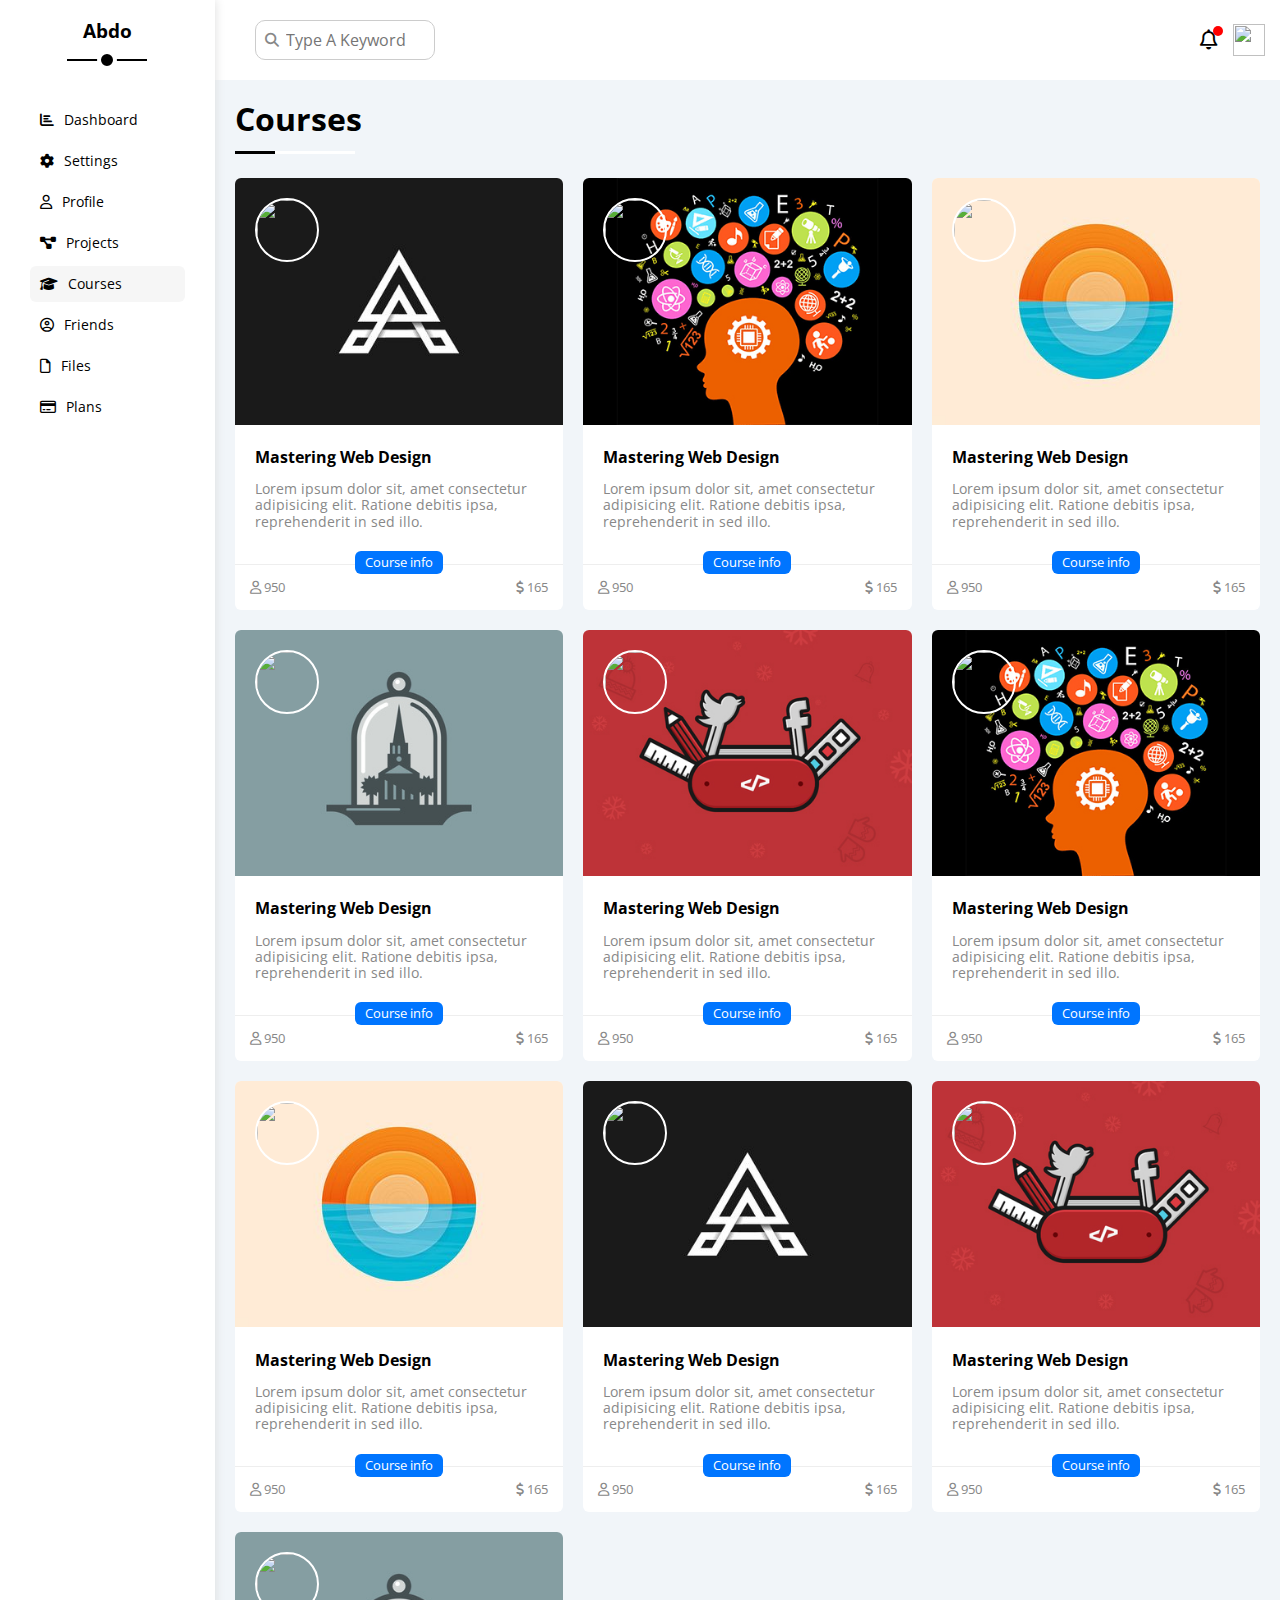
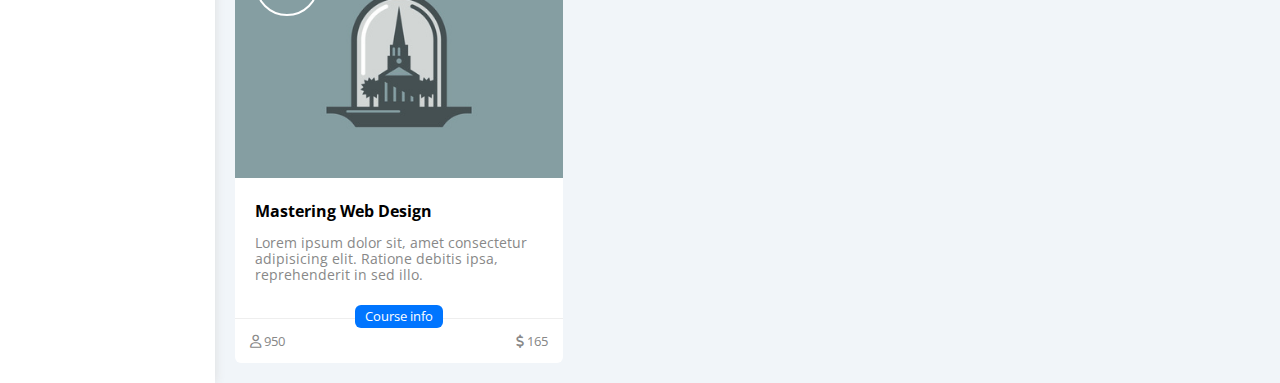
==== courses.html @ d46939bd "Project Files" ====
<!DOCTYPE html>
<html lang="en">
  <head>
    <meta charset="UTF-8" />
    <meta http-equiv="X-UA-Compatible" content="IE=edge" />
    <meta name="viewport" content="width=device-width, initial-scale=1.0" />
    <title>Courses</title>
    <link rel="stylesheet" href="css/all.min.css" />
    <link rel="stylesheet" href="css/normalize.css" />
    <link rel="stylesheet" href="css/style.css" />
    <link rel="preconnect" href="https://fonts.googleapis.com" />
    <link rel="preconnect" href="https://fonts.gstatic.com" crossorigin />
    <link
      href="https://fonts.googleapis.com/css2?family=Open+Sans:wght@300;400;700&display=swap"
      rel="stylesheet"
    />
  </head>

  <body>
    <div class="page">
      <div class="sidebar">
        <h3>Abdo</h3>
        <ul class="links">
          <li>
            <a href="index.html">
              <i class="fa-solid fa-chart-bar"></i>
              <span>Dashboard</span>
            </a>
          </li>
          <li>
            <a href="settings.html">
              <i class="fa-solid fa-gear"></i>
              <span>Settings</span>
            </a>
          </li>
          <li>
            <a href="profile.html">
              <i class="fa-regular fa-user"></i>
              <span>Profile</span>
            </a>
          </li>
          <li>
            <a href="projects.html">
              <i class="fa-solid fa-diagram-project"></i>
              <span>Projects</span>
            </a>
          </li>
          <li>
            <a class="active" href="courses.html">
              <i class="fa-solid fa-graduation-cap"></i>
              <span>Courses</span>
            </a>
          </li>
          <li>
            <a href="friends.html">
              <i class="fa-regular fa-circle-user"></i>
              <span>Friends</span>
            </a>
          </li>
          <li>
            <a href="files.html">
              <i class="fa-regular fa-file"></i>
              <span>Files</span>
            </a>
          </li>
          <li>
            <a href="plans.html">
              <i class="fa-regular fa-credit-card"></i>
              <span>Plans</span>
            </a>
          </li>
        </ul>
      </div>

      <div class="content">
        <!-- Start Header -->
        <div class="header">
          <div class="search">
            <input type="search" placeholder="Type A Keyword" />
          </div>
          <div class="icons">
            <span class="notification">
              <i class="fa-regular fa-bell fa-lg"></i>
            </span>
            <img src="imgs/avatar.png" alt="" />
          </div>
        </div>
        <!-- End Header -->
        <h1>Courses</h1>

        <!-- Start Courses Page -->
        <div class="courses-page">
          <div class="courses">
            <img class="cover" src="Imgs/course-01.jpg" alt="" />
            <img class="instructor" src="imgs/team-01.png" alt="" />
            <div>
              <h4>Mastering Web Design</h4>
              <p class="decription">
                Lorem ipsum dolor sit, amet consectetur adipisicing elit.
                Ratione debitis ipsa, reprehenderit in sed illo.
              </p>
            </div>
            <div class="info">
              <span class="title"> Course info </span>
              <span>
                <i class="fa-regular fa-user"></i>
                950
              </span>
              <span>
                <i class="fa-solid fa-dollar-sign"></i>
                165
              </span>
            </div>
          </div>
          <div class="courses">
            <img class="cover" src="Imgs/course-02.jpg" alt="" />
            <img class="instructor" src="imgs/team-02.png" alt="" />
            <div>
              <h4>Mastering Web Design</h4>
              <p class="decription">
                Lorem ipsum dolor sit, amet consectetur adipisicing elit.
                Ratione debitis ipsa, reprehenderit in sed illo.
              </p>
            </div>
            <div class="info">
              <span class="title"> Course info </span>
              <span>
                <i class="fa-regular fa-user"></i>
                950
              </span>
              <span>
                <i class="fa-solid fa-dollar-sign"></i>
                165
              </span>
            </div>
          </div>
          <div class="courses">
            <img class="cover" src="Imgs/course-03.jpg" alt="" />
            <img class="instructor" src="imgs/team-01.png" alt="" />
            <div>
              <h4>Mastering Web Design</h4>
              <p class="decription">
                Lorem ipsum dolor sit, amet consectetur adipisicing elit.
                Ratione debitis ipsa, reprehenderit in sed illo.
              </p>
            </div>
            <div class="info">
              <span class="title"> Course info </span>
              <span>
                <i class="fa-regular fa-user"></i>
                950
              </span>
              <span>
                <i class="fa-solid fa-dollar-sign"></i>
                165
              </span>
            </div>
          </div>
          <div class="courses">
            <img class="cover" src="Imgs/course-04.jpg" alt="" />
            <img class="instructor" src="imgs/team-03.png" alt="" />
            <div>
              <h4>Mastering Web Design</h4>
              <p class="decription">
                Lorem ipsum dolor sit, amet consectetur adipisicing elit.
                Ratione debitis ipsa, reprehenderit in sed illo.
              </p>
            </div>
            <div class="info">
              <span class="title"> Course info </span>
              <span>
                <i class="fa-regular fa-user"></i>
                950
              </span>
              <span>
                <i class="fa-solid fa-dollar-sign"></i>
                165
              </span>
            </div>
          </div>
          <div class="courses">
            <img class="cover" src="Imgs/course-05.jpg" alt="" />
            <img class="instructor" src="imgs/team-03.png" alt="" />
            <div>
              <h4>Mastering Web Design</h4>
              <p class="decription">
                Lorem ipsum dolor sit, amet consectetur adipisicing elit.
                Ratione debitis ipsa, reprehenderit in sed illo.
              </p>
            </div>
            <div class="info">
              <span class="title"> Course info </span>
              <span>
                <i class="fa-regular fa-user"></i>
                950
              </span>
              <span>
                <i class="fa-solid fa-dollar-sign"></i>
                165
              </span>
            </div>
          </div>
          <div class="courses">
            <img class="cover" src="Imgs/course-02.jpg" alt="" />
            <img class="instructor" src="imgs/team-02.png" alt="" />
            <div>
              <h4>Mastering Web Design</h4>
              <p class="decription">
                Lorem ipsum dolor sit, amet consectetur adipisicing elit.
                Ratione debitis ipsa, reprehenderit in sed illo.
              </p>
            </div>
            <div class="info">
              <span class="title"> Course info </span>
              <span>
                <i class="fa-regular fa-user"></i>
                950
              </span>
              <span>
                <i class="fa-solid fa-dollar-sign"></i>
                165
              </span>
            </div>
          </div>
          <div class="courses">
            <img class="cover" src="Imgs/course-03.jpg" alt="" />
            <img class="instructor" src="imgs/team-01.png" alt="" />
            <div>
              <h4>Mastering Web Design</h4>
              <p class="decription">
                Lorem ipsum dolor sit, amet consectetur adipisicing elit.
                Ratione debitis ipsa, reprehenderit in sed illo.
              </p>
            </div>
            <div class="info">
              <span class="title"> Course info </span>
              <span>
                <i class="fa-regular fa-user"></i>
                950
              </span>
              <span>
                <i class="fa-solid fa-dollar-sign"></i>
                165
              </span>
            </div>
          </div>
          <div class="courses">
            <img class="cover" src="Imgs/course-01.jpg" alt="" />
            <img class="instructor" src="imgs/team-01.png" alt="" />
            <div>
              <h4>Mastering Web Design</h4>
              <p class="decription">
                Lorem ipsum dolor sit, amet consectetur adipisicing elit.
                Ratione debitis ipsa, reprehenderit in sed illo.
              </p>
            </div>
            <div class="info">
              <span class="title"> Course info </span>
              <span>
                <i class="fa-regular fa-user"></i>
                950
              </span>
              <span>
                <i class="fa-solid fa-dollar-sign"></i>
                165
              </span>
            </div>
          </div>
          <div class="courses">
            <img class="cover" src="Imgs/course-05.jpg" alt="" />
            <img class="instructor" src="imgs/team-03.png" alt="" />
            <div>
              <h4>Mastering Web Design</h4>
              <p class="decription">
                Lorem ipsum dolor sit, amet consectetur adipisicing elit.
                Ratione debitis ipsa, reprehenderit in sed illo.
              </p>
            </div>
            <div class="info">
              <span class="title"> Course info </span>
              <span>
                <i class="fa-regular fa-user"></i>
                950
              </span>
              <span>
                <i class="fa-solid fa-dollar-sign"></i>
                165
              </span>
            </div>
          </div>
          <div class="courses">
            <img class="cover" src="Imgs/course-04.jpg" alt="" />
            <img class="instructor" src="imgs/team-03.png" alt="" />
            <div>
              <h4>Mastering Web Design</h4>
              <p class="decription">
                Lorem ipsum dolor sit, amet consectetur adipisicing elit.
                Ratione debitis ipsa, reprehenderit in sed illo.
              </p>
            </div>
            <div class="info">
              <span class="title"> Course info </span>
              <span>
                <i class="fa-regular fa-user"></i>
                950
              </span>
              <span>
                <i class="fa-solid fa-dollar-sign"></i>
                165
              </span>
            </div>
          </div>
        </div>
        <!-- End Courses Page -->
      </div>
    </div>
  </body>
</html>
---- css/style.css ----
:root {
  --blue-color: #0075ff;
  --blue-alt-color: #0d69d5;
  --orange-color: #f59e0b;
  --red-color: #f44336;
  --gray-color: #888;
  --green-color: #22c55e;
}
* {
  box-sizing: border-box;
}
*:focus {
  outline: none;
}
body {
  font-family: "Open Sans", sans-serif;
  margin: 0;
}
ul {
  list-style: none;
  padding: 0;
}
ul a {
  text-decoration: none;
}
a {
  text-decoration: none;
}
::-webkit-scrollbar {
  width: 15px;
}
::-webkit-scrollbar-track {
  background-color: white;
}
::-webkit-scrollbar-thumb {
  background-color: var(--blue-color);
}
::-webkit-scrollbar-thumb:hover {
  background-color: var(--blue-alt-color);
}
.page {
  display: flex;
  background-color: #f1f5f9;
  min-height: 100vh;
}
.toggle-checkbox {
  -webkit-appearance: none;
  appearance: none;
}
.toggle-switch {
  position: relative;
  width: 78px;
  height: 32px;
  background-color: #ccc;
  cursor: pointer;
  transition: 0.3s;
  border-radius: 16px;
  -webkit-border-radius: 16px;
  -moz-border-radius: 16px;
  -ms-border-radius: 16px;
  -o-border-radius: 16px;
  -webkit-transition: 0.3s;
  -moz-transition: 0.3s;
  -ms-transition: 0.3s;
  -o-transition: 0.3s;
}
.toggle-switch::before {
  content: "\f00d";
  position: absolute;
  font-family: var(--fa-style-family-classic);
  font-weight: 900;
  background-color: white;
  width: 24px;
  height: 24px;
  left: 4px;
  top: 4px;
  display: flex;
  justify-content: center;
  align-items: center;
  color: #aaa;
  transition: 0.3s;
  border-radius: 50%;
  -webkit-border-radius: 50%;
  -moz-border-radius: 50%;
  -ms-border-radius: 50%;
  -o-border-radius: 50%;
  -webkit-transition: 0.3s;
  -moz-transition: 0.3s;
  -ms-transition: 0.3s;
  -o-transition: 0.3s;
}
.toggle-checkbox:checked + .toggle-switch {
  background-color: var(--blue-color);
}
.toggle-checkbox:checked + .toggle-switch::before {
  content: "\f00c";
  left: 50px;
  color: var(--blue-color);
}
.widgets .control-box input[type="checkbox"] {
  -webkit-appearance: none;
  appearance: none;
}
.widgets .control-box label {
  position: relative;
  padding-left: 30px;
  cursor: pointer;
}
.widgets .control-box label::before {
  content: "";
  position: absolute;
  left: 0;
  width: 14px;
  height: 14px;
  border: 2px solid var(--gray-color);
  top: 50%;
  border-radius: 4px;
  transform: translateY(-50%);
  -webkit-transform: translateY(-50%);
  -moz-transform: translateY(-50%);
  -ms-transform: translateY(-50%);
  -o-transform: translateY(-50%);
  -webkit-border-radius: 4px;
  -moz-border-radius: 4px;
  -ms-border-radius: 4px;
  -o-border-radius: 4px;
}
.widgets .control-box label:hover::before {
  border-color: var(--blue-alt-color);
}
.widgets .control-box label::after {
  content: "\f00c";
  font-family: var(--fa-style-family-classic);
  font-weight: 900;
  position: absolute;
  background-color: var(--blue-color);
  color: white;
  left: 0;
  top: 50%;
  font-size: 12px;
  width: 18px;
  height: 18px;
  border-radius: 4px;
  display: flex;
  align-items: center;
  justify-content: center;
  margin-top: -9px;
  transform: scale(0) rotate(360deg);
  transition: 0.3s;
  -webkit-border-radius: 4px;
  -moz-border-radius: 4px;
  -ms-border-radius: 4px;
  -o-border-radius: 4px;
  -webkit-transition: 0.3s;
  -moz-transition: 0.3s;
  -ms-transition: 0.3s;
  -o-transition: 0.3s;
}
.widgets .control-box input[type="checkbox"]:checked + label::after {
  transform: scale(1);
}

/* Start Sidebar */
.page .sidebar {
  background-color: white;
  min-height: 100vh;
  position: relative;
  box-shadow: 0 0 10px #ddd;
  padding: 20px;
  width: 250px;
}
.sidebar > h3 {
  text-align: center;
  margin-bottom: 50px;
  font-weight: bold;
  position: relative;
  margin-top: 0;
}
.sidebar > h3::before,
.sidebar > h3::after {
  content: "";
  position: absolute;
  background-color: black;
  top: 40px;
  left: 50%;
  transform: translate(-50%, -50%);
  -webkit-transform: translate(-50%, -50%);
  -moz-transform: translate(-50%, -50%);
  -ms-transform: translate(-50%, -50%);
  -o-transform: translate(-50%, -50%);
}
.sidebar > h3::before {
  width: 80px;
  height: 2px;
}
.sidebar h3::after {
  width: 12px;
  height: 12px;
  border: 4px solid #fff;
  border-radius: 50%;
  -webkit-border-radius: 50%;
  -moz-border-radius: 50%;
  -ms-border-radius: 50%;
  -o-border-radius: 50%;
}
.sidebar .links {
  padding: 10px;
}
.sidebar .links li a {
  color: black;
  align-items: center;
  font-size: 14px;
  display: flex;
  margin-bottom: 5px;
  padding: 10px;
  transition: 0.3s;
  border-radius: 6px;
  -webkit-border-radius: 6px;
  -moz-border-radius: 6px;
  -ms-border-radius: 6px;
  -o-border-radius: 6px;
  -webkit-transition: 0.3s;
  -moz-transition: 0.3s;
  -ms-transition: 0.3s;
  -o-transition: 0.3s;
}
.sidebar .links li a.active,
.sidebar .links li a:hover {
  background-color: #f6f6f6;
}
.sidebar .links li a span {
  margin-left: 10px;
  font-size: 14px;
}
@media (max-width: 767px) {
  .page .sidebar {
    width: 58px;
    padding: 10px;
  }
  .page .sidebar > h3 {
    font-size: 13px;
    margin-bottom: 15px;
  }
  .page .sidebar > h3::before,
  .page .sidebar > h3::after {
    display: none;
  }
  .page .sidebar .links a {
    justify-content: center;
  }
  .page .sidebar .links a span {
    display: none;
  }
}
/* End Sidebar */

/* Start Content */
.content {
  width: 100%;
  overflow: hidden;
}
/* Start Header */
.content .header {
  background-color: #fff;
  justify-content: space-between;
  display: flex;
  padding: 15px;
  align-items: center;
  height: 80px;
}
.content .header .search {
  position: relative;
}
.content .header .search::before {
  font-family: var(--fa-style-family-classic);
  content: "\f002";
  font-weight: 900;
  position: absolute;
  left: 35px;
  top: 50%;
  font-size: 14px;
  color: var(--gray-color);
  transform: translateY(-50%);
  -webkit-transform: translateY(-50%);
  -moz-transform: translateY(-50%);
  -ms-transform: translateY(-50%);
  -o-transform: translateY(-50%);
}
.content .header .search input {
  padding: 10px;
  border: 1px solid #ccc;
  margin-left: 5px;
  padding-left: 30px;
  width: 180px;
  transition: width 0.3s;
  border-radius: 10px;
  -webkit-border-radius: 10px;
  -moz-border-radius: 10px;
  -ms-border-radius: 10px;
  -o-border-radius: 10px;
  -webkit-transition: width 0.3s;
  -moz-transition: width 0.3s;
  -ms-transition: width 0.3s;
  -o-transition: width 0.3s;
}
.content .header .search input:focus {
  width: 200px;
}
.content .header .search input:focus::placeholder {
  opacity: 0;
}
.content .header .icons {
  align-items: center;
  display: flex;
}
.content .header .icons .notification {
  position: relative;
}
.content .header .icons .notification::before {
  content: "";
  position: absolute;
  background-color: red;
  width: 10px;
  height: 10px;
  top: -5px;
  left: 13px;
  border-radius: 50%;
  -webkit-border-radius: 50%;
  -moz-border-radius: 50%;
  -ms-border-radius: 50%;
  -o-border-radius: 50%;
}
.content .header .icons .notification i {
  cursor: pointer;
}
.content .icons img {
  width: 32px;
  height: 32px;
  margin-left: 15px;
}
.page .content h1 {
  position: relative;
  left: 20px;
  font-weight: bold;
}
.page .content h1::before,
.page .content h1::after {
  content: "";
  position: absolute;
  height: 3px;
  top: 50px;
  left: 0;
}
.page .content h1::before {
  background-color: white;
  width: 120px;
}
.page .content h1::after {
  background-color: black;
  width: 40px;
}
/* End Header */

/* Start Wrapper */
.wrapper {
  display: grid;
  grid-template-columns: repeat(auto-fill, minmax(400px, 1fr));
  gap: 20px;
  margin-left: 20px;
  margin-right: 20px;
  margin-top: 40px;
}
@media (max-width: 767px) {
  .wrapper {
    grid-template-columns: minmax(200px, 1fr);
    margin-left: 10px;
    margin-right: 10px;
    gap: 10px;
  }
}
.wrapper .welcome-box {
  background-color: white;
  overflow: hidden;
  border-radius: 10px;
  -webkit-border-radius: 10px;
  -moz-border-radius: 10px;
  -ms-border-radius: 10px;
  -o-border-radius: 10px;
}
@media (max-width: 767px) {
  .wrapper .welcome-box {
    text-align: center;
    display: block;
  }
}
.wrapper .welcome-box .head-content {
  background-color: #eee;
  display: flex;
  justify-content: space-between;
  padding: 20px;
}
@media (max-width: 767px) {
  .wrapper .welcome-box .head-content {
    padding-bottom: 30px;
  }
}
.wrapper .welcome-box .head-content h2 {
  margin: 0;
}
.wrapper .welcome-box .head-content p {
  color: var(--gray-color);
  margin: 5px 0 0;
}
.wrapper .welcome-box .head-content .img {
  width: 200px;
  margin-bottom: -10px;
}
@media (max-width: 767px) {
  .wrapper .welcome-box .img {
    display: none;
  }
}
.wrapper .welcome-box .profile-img {
  width: 64px;
  height: 64px;
  border: 2px solid white;
  padding: 2px;
  box-shadow: 0 0 5px #ddd;
  margin-left: 20px;
  margin-top: -35px;
  border-radius: 50%;
  -webkit-border-radius: 50%;
  -moz-border-radius: 50%;
  -ms-border-radius: 50%;
  -o-border-radius: 50%;
}
@media (max-width: 767px) {
  .wrapper .welcome-box .profile-img {
    margin-left: 0;
  }
}
.wrapper .welcome-box .body {
  display: flex;
  text-align: center;
  padding: 20px;
  margin: 20px 0;
  border-top: 1px solid #eee;
  border-bottom: 1px solid #eee;
}
@media (max-width: 767px) {
  .wrapper .welcome-box .body {
    display: block;
  }
}
.wrapper .welcome-box .body > div {
  flex: 1;
}
@media (max-width: 767px) {
  .wrapper .welcome-box .body > div:not(:last-child) {
    margin-bottom: 20px;
  }
}
.wrapper .welcome-box .body span {
  display: block;
  color: var(--gray-color);
  font-size: 14px;
  margin-top: 10px;
}
.wrapper .welcome-box .visit {
  display: block;
  font-size: 14px;
  background-color: var(--blue-color);
  color: white;
  width: fit-content;
  margin: 0 15px 15px auto;
  transition: 0.3s;
  padding: 4px 10px;
  border-radius: 6px;
  -webkit-border-radius: 6px;
  -moz-border-radius: 6px;
  -ms-border-radius: 6px;
  -o-border-radius: 6px;
  -webkit-transition: 0.3s;
  -moz-transition: 0.3s;
  -ms-transition: 0.3s;
  -o-transition: 0.3s;
}
.wrapper .welcome-box .visit:hover {
  background-color: var(--blue-alt-color);
}

.quick-draft {
  padding: 20px;
  background-color: white;
  border-radius: 10px;
  -webkit-border-radius: 10px;
  -moz-border-radius: 10px;
  -ms-border-radius: 10px;
  -o-border-radius: 10px;
}
.quick-draft h2 {
  margin: 0 0 10px;
}
.quick-draft p {
  color: var(--gray-color);
  margin: 0 0 20px;
  font-size: 15px;
}
.quick-draft form input:first-child,
.quick-draft form textarea {
  display: block;
  width: 100%;
  background-color: #eee;
  border: none;
  margin-bottom: 15px;
  padding: 10px;
  border-radius: 6px;
  -webkit-border-radius: 6px;
  -moz-border-radius: 6px;
  -ms-border-radius: 6px;
  -o-border-radius: 6px;
}
.quick-draft form input:first-child:focus,
.quick-draft form textarea:focus {
  outline: none;
}
.quick-draft form textarea {
  resize: none;
  min-height: 180px;
}
.quick-draft form .save {
  display: block;
  font-size: 14px;
  background-color: var(--blue-color);
  color: #fff;
  border: none;
  cursor: pointer;
  width: fit-content;
  padding: 4px 10px;
  margin-left: auto;
  border-radius: 6px;
  -webkit-border-radius: 6px;
  -moz-border-radius: 6px;
  -ms-border-radius: 6px;
  -o-border-radius: 6px;
  transition: 0.3s;
  -webkit-transition: 0.3s;
  -moz-transition: 0.3s;
  -ms-transition: 0.3s;
  -o-transition: 0.3s;
}
.quick-draft form .save:hover {
  background-color: var(--blue-alt-color);
}

.yearly-target {
  padding: 20px;
  background-color: white;
  border-radius: 10px;
  -webkit-border-radius: 10px;
  -moz-border-radius: 10px;
  -ms-border-radius: 10px;
  -o-border-radius: 10px;
}
.yearly-target > h2 {
  margin: 0 0 10px;
}
.yearly-target > p {
  color: var(--gray-color);
  margin: 0 0 20px;
  font-size: 15px;
}
.yearly-target .rows {
  display: flex;
  justify-content: center;
  align-items: center;
  margin-bottom: 20px;
}
.yearly-target .rows .icon {
  width: 80px;
  height: 80px;
  display: flex;
  justify-content: center;
  align-items: center;
  margin-right: 15px;
}
.yearly-target .rows .details {
  flex: 1;
  bottom: 5px;
  position: relative;
}
.yearly-target .rows .details p:first-child {
  font-size: 14px;
  color: var(--gray-color);
  margin-bottom: 10px;
}
.yearly-target .rows .details p:nth-child(2) {
  margin-top: 5px;
  margin-bottom: 13px;
  font-weight: bold;
}
.yearly-target .rows .prog {
  position: relative;
  height: 4px;
}
.yearly-target .prog > span {
  height: 100%;
  position: absolute;
  top: 0;
  left: 0;
}
.yearly-target .prog > span span {
  position: absolute;
  right: -16px;
  color: white;
  padding: 2px 5px;
  border-radius: 6px;
  font-size: 12px;
  bottom: 16px;
  -webkit-border-radius: 6px;
  -moz-border-radius: 6px;
  -ms-border-radius: 6px;
  -o-border-radius: 6px;
}
.yearly-target .prog > span span::after {
  content: "";
  position: absolute;
  top: 17.5px;
  right: 11.5px;
  border-width: 5px;
  border-style: solid;
}
.yearly-target .prog > .blue-bg span::after {
  border-color: var(--blue-color) transparent transparent transparent;
}
.yearly-target .prog > .orange-bg span::after {
  border-color: var(--orange-color) transparent transparent transparent;
}
.yearly-target .prog > .green-bg span::after {
  border-color: var(--green-color) transparent transparent transparent;
}
.yearly-target .rows .icon .c-blue {
  color: var(--blue-color);
}
.yearly-target .rows .icon .c-orange {
  color: var(--orange-color);
}
.yearly-target .rows .icon .c-green {
  color: var(--green-color);
}
.yearly-target .rows .bg-blue,
.yearly-target .rows .details .bg-blue {
  background-color: rgb(0 117 255 / 20%);
}
.yearly-target .rows .bg-orange,
.yearly-target .rows .details .bg-orange {
  background-color: rgb(245 158 11 / 20%);
}
.yearly-target .rows .bg-green,
.yearly-target .rows .details .bg-green {
  background-color: rgb(34 197 94 / 20%);
}
.yearly-target .rows .prog > .blue-bg,
.yearly-target .rows .prog > span .blue-bg {
  background-color: var(--blue-color);
}
.yearly-target .rows .prog > .orange-bg,
.yearly-target .rows .prog > span .orange-bg {
  background-color: var(--orange-color);
}
.yearly-target .rows .prog > .green-bg,
.yearly-target .rows .prog > span .green-bg {
  background-color: var(--green-color);
}

.tickets-box {
  padding: 20px;
  background-color: white;
  border-radius: 10px;
  -webkit-border-radius: 10px;
  -moz-border-radius: 10px;
  -ms-border-radius: 10px;
  -o-border-radius: 10px;
}
.tickets-box > h2 {
  margin: 0 0 10px;
}
.tickets-box > p {
  color: var(--gray-color);
  margin: 0 0 20px;
  font-size: 15px;
}
.tickets-box .main-box {
  display: flex;
  text-align: center;
  gap: 20px;
  flex-wrap: wrap;
}
.tickets-box .main-box .box {
  border: 1px solid #ccc;
  padding: 20px;
  font-size: 13px;
  color: var(--gray-color);
  width: calc(50% - 10px);
  border-radius: 10px;
  -webkit-border-radius: 10px;
  -moz-border-radius: 10px;
  -ms-border-radius: 10px;
  -o-border-radius: 10px;
}
@media (max-width: 767px) {
  .tickets-box .main-box .box {
    width: 100%;
  }
}
.tickets-box .main-box .box i {
  margin-bottom: 10px;
}
.tickets-box .main-box .box .c-orange {
  color: var(--orange-color);
}
.tickets-box .main-box .box .c-blue {
  color: var(--blue-color);
}
.tickets-box .main-box .box .c-green {
  color: var(--green-color);
}
.tickets-box .main-box .box .c-red {
  color: var(--red-color);
}
.tickets-box .main-box .box span {
  color: black;
  display: block;
  font-weight: bold;
  font-size: 25px;
  margin-bottom: 5px;
}

.latest {
  padding: 20px;
  background-color: white;
  border-radius: 10px;
  -webkit-border-radius: 10px;
  -moz-border-radius: 10px;
  -ms-border-radius: 10px;
  -o-border-radius: 10px;
}
@media (max-width: 767px) {
  .latest {
    text-align: center;
  }
}
.latest h2 {
  margin: 0;
}
.latest .main-box {
  display: flex;
  align-items: center;
}
.latest .main-box:not(:last-child) {
  border-bottom: 1px solid #eee;
  margin: 25px 0;
  padding-bottom: 20px;
}
@media (max-width: 767px) {
  .latest .main-box {
    display: block;
  }
  .latest .main-box:not(:last-child) {
    margin: 10px 0;
    padding-bottom: 10px;
  }
}
.latest .main-box img {
  width: 100px;
  margin-right: 15px;
  border-radius: 6px;
  -webkit-border-radius: 6px;
  -moz-border-radius: 6px;
  -ms-border-radius: 6px;
  -o-border-radius: 6px;
}
@media (max-width: 767px) {
  .latest .main-box img {
    margin: 5px 0;
  }
}
.latest .main-box .txt-box {
  flex-grow: 1;
}
.latest .main-box .txt-box span {
  display: block;
}
.latest .main-box .txt-box span:first-child {
  font-weight: bold;
  margin: 0 0 6px;
  font-size: 16px;
}
.latest .main-box .txt-box span:nth-child(2) {
  font-size: 14px;
  color: var(--gray-color);
  margin: 0;
}
.latest .main-box .btn {
  background-color: #eee;
  font-size: 13px;
  padding: 4px 10px;
  margin-left: auto;
  text-align: center;
  min-width: fit-content;
  border-radius: 6px;
  -webkit-border-radius: 6px;
  -moz-border-radius: 6px;
  -ms-border-radius: 6px;
  -o-border-radius: 6px;
}
@media (max-width: 767px) {
  .latest .main-box .btn {
    margin: 15px auto 5px;
    width: fit-content;
  }
}

.tasks {
  padding: 20px;
  background-color: white;
  border-radius: 10px;
  -webkit-border-radius: 10px;
  -moz-border-radius: 10px;
  -ms-border-radius: 10px;
  -o-border-radius: 10px;
}
.tasks h2 {
  margin: 0 0 15px;
}
.tasks .txt-row {
  display: flex;
  align-items: center;
  justify-content: space-between;
}
.tasks .txt-row:not(:last-child) {
  margin-bottom: 30px;
  border-bottom: 1px solid #eee;
  padding-bottom: 15px;
}
@media (max-width: 767px) {
  .tasks .txt-row:not(:last-child) {
    margin-bottom: 15px;
  }
}
.tasks .txt-row .info {
  flex-grow: 1;
}
.tasks .txt-row .info h3 {
  font-size: 15px;
  margin: 0 0 5px;
}
.tasks .txt-row .info p {
  margin: 0;
  color: var(--gray-color);
}
.tasks .txt-row .done {
  opacity: 0.3;
}
.tasks .txt-row .done h3,
.tasks .txt-row .done p {
  text-decoration: line-through;
}
.tasks .txt-row .delete {
  cursor: pointer;
  transition: 0.3s;
  -webkit-transition: 0.3s;
  -moz-transition: 0.3s;
  -ms-transition: 0.3s;
  -o-transition: 0.3s;
}
.tasks .txt-row .delete:hover {
  color: var(--red-color);
}

.search {
  padding: 20px;
  background-color: white;
  border-radius: 10px;
  -webkit-border-radius: 10px;
  -moz-border-radius: 10px;
  -ms-border-radius: 10px;
  -o-border-radius: 10px;
}
.search h2 {
  margin: 0 0 20px;
}
.search .head-items {
  display: flex;
  justify-content: space-between;
  align-items: center;
}
.search .head-items span {
  color: var(--gray-color);
}
.search .body-txt {
  margin-top: 30px;
  display: flex;
  justify-content: space-between;
  align-items: center;
}
.search .body-txt p {
  margin: 0;
}
.search .body-txt p:last-child {
  padding: 5px 10px;
  background-color: #eee;
  font-size: 13px;
  border-radius: 6px;
  -webkit-border-radius: 6px;
  -moz-border-radius: 6px;
  -ms-border-radius: 6px;
  -o-border-radius: 6px;
}

.uploads {
  padding: 20px;
  background-color: white;
  border-radius: 10px;
  -webkit-border-radius: 10px;
  -moz-border-radius: 10px;
  -ms-border-radius: 10px;
  -o-border-radius: 10px;
}
.uploads h2 {
  margin: 0 0 20px;
}
.uploads img {
  width: 40px;
  height: 40px;
}
.uploads .info-box {
  display: flex;
  align-items: center;
  margin-top: 10px;
}
.uploads .info-box:not(:last-child) {
  border-bottom: 1px solid #eee;
  padding-bottom: 10px;
}
.uploads .info-box .info-txt {
  flex: 1;
  margin-left: 10px;
}
.uploads .info-box .info-txt p {
  margin: 0 0 5px;
}
.uploads .info-box .info-txt span {
  color: var(--gray-color);
  font-size: 15px;
}
.uploads .info-box p:last-child {
  background-color: #eee;
  margin: 0;
  font-size: 13px;
  padding: 5px 10px;
  border-radius: 6px;
  -webkit-border-radius: 6px;
  -moz-border-radius: 6px;
  -ms-border-radius: 6px;
  -o-border-radius: 6px;
}

.projects {
  position: relative;
  padding: 20px;
  background-color: white;
  border-radius: 10px;
  -webkit-border-radius: 10px;
  -moz-border-radius: 10px;
  -ms-border-radius: 10px;
  -o-border-radius: 10px;
}
.projects h2 {
  margin: 0 0 20px;
}
.projects ul {
  margin-top: 0;
  position: relative;
}
.projects ul::before {
  content: "";
  position: absolute;
  left: 11px;
  width: 2px;
  height: 100%;
  background-color: var(--blue-color);
}
.projects ul li {
  display: flex;
  margin-top: 25px;
  align-items: center;
}
.projects ul li::before {
  content: "";
  width: 20px;
  height: 20px;
  display: block;
  z-index: 1;
  background-color: white;
  border: 2px solid white;
  outline: 2px solid var(--blue-color);
  margin-right: 15px;
  border-radius: 50%;
  -webkit-border-radius: 50%;
  -moz-border-radius: 50%;
  -ms-border-radius: 50%;
  -o-border-radius: 50%;
}
.projects ul li.done::before {
  content: "";
  background-color: var(--blue-color);
}
.projects ul li.current::before {
  animation: change-color 0.8s infinite alternate;
  -webkit-animation: change-color 0.8s infinite alternate;
}
.projects img {
  position: absolute;
  width: 160px;
  right: 0;
  bottom: 0;
  opacity: 0.2;
}
@media (max-width: 767px) {
  .projects img {
    display: none;
  }
}
@keyframes change-color {
  from {
    background-color: var(--blue-color);
  }
  to {
    background-color: white;
  }
}

.reminders {
  padding: 20px;
  background-color: white;
  border-radius: 10px;
  -webkit-border-radius: 10px;
  -moz-border-radius: 10px;
  -ms-border-radius: 10px;
  -o-border-radius: 10px;
}
.reminders h2 {
  margin: 0 0 20px;
}
.reminders .container {
  display: flex;
  align-items: center;
}
.reminders .container:not(:last-child) {
  margin-bottom: 30px;
}
.reminders .ball {
  position: relative;
  width: 15px;
  height: 15px;
  border-radius: 50%;
  -webkit-border-radius: 50%;
  -moz-border-radius: 50%;
  -ms-border-radius: 50%;
  -o-border-radius: 50%;
}
.reminders .ball::before {
  content: "";
  position: absolute;
  left: 30px;
  top: 50%;
  transform: translateY(-50%);
  width: 3px;
  height: 40px;
  background-color: var(--blue-color);
  -webkit-transform: translateY(-50%);
  -moz-transform: translateY(-50%);
  -ms-transform: translateY(-50%);
  -o-transform: translateY(-50%);
}
.reminders .txt-container {
  margin-left: 35px;
}
.reminders .txt-container p {
  margin: 0 0 5px;
  font-size: 15px;
  font-weight: bold;
}
.reminders .txt-container span {
  color: var(--gray-color);
  font-size: 13px;
}
.reminders .ball.blue {
  background-color: var(--blue-color);
}
.reminders .ball.green {
  background-color: var(--green-color);
}
.reminders .ball.orange {
  background-color: var(--orange-color);
}
.reminders .ball.red {
  background-color: var(--red-color);
}
.reminders .ball.blue::before {
  background-color: var(--blue-color);
}
.reminders .ball.green::before {
  background-color: var(--green-color);
}
.reminders .ball.orange::before {
  background-color: var(--orange-color);
}
.reminders .ball.red::before {
  background-color: var(--red-color);
}

.post {
  background-color: #fff;
  padding: 20px;
  border-radius: 10px;
  -webkit-border-radius: 10px;
  -moz-border-radius: 10px;
  -ms-border-radius: 10px;
  -o-border-radius: 10px;
}
.post h2 {
  margin: 0 0 20px;
}
.post .info-box {
  display: flex;
  align-items: center;
  margin-bottom: 20px;
}
.post .info-box .info {
  flex: 1;
}
.post .info-box .info h3 {
  margin: 0 0 5px;
  font-size: 17px;
}
.post .info-box .info p {
  margin: 0;
  color: var(--gray-color);
  font-size: 15px;
}
.post .info-box img {
  width: 50px;
  height: 50px;
  margin-right: 15px;
}
.post > p {
  line-height: 1.5;
  width: 100%;
  border-top: 1px solid #ccc;
  border-bottom: 1px solid #ccc;
  padding: 20px 0 30px;
}
.post .reacts-box {
  display: flex;
  align-items: center;
  justify-content: space-between;
}
.post .reacts-box > div {
  color: var(--gray-color);
  font-size: 15px;
}
.post .reacts-box > div > .heart {
  animation: color-change 0.8s infinite;
  -webkit-animation: color-change 0.8s infinite alternate;
}
.post .reacts-box > div > .comment {
  animation: color--change 0.8s infinite alternate;
  -webkit-animation: color--change 0.8s infinite alternate;
}
@keyframes color-change {
  to {
    color: var(--red-color);
  }
}
@keyframes color--change {
  to {
    color: var(--blue-color);
  }
}

.social-media {
  position: relative;
  background-color: #fff;
  padding: 20px;
  border-radius: 10px;
  -webkit-border-radius: 10px;
  -moz-border-radius: 10px;
  -ms-border-radius: 10px;
  -o-border-radius: 10px;
}
.social-media h2 {
  margin: 0 0 25px;
}
.social-media .social-row {
  position: relative;
  margin-bottom: 10px;
  display: flex;
  justify-content: space-between;
  align-items: center;
  padding: 15px;
  padding-left: 70px;
}
.social-media .social-row i {
  position: absolute;
  color: white;
  top: 0;
  left: 0;
  width: 52px;
  display: flex;
  height: 100%;
  justify-content: center;
  align-items: center;
  transition: 0.3s;
  -webkit-transition: 0.3s;
  -moz-transition: 0.3s;
  -ms-transition: 0.3s;
  -o-transition: 0.3s;
}
.social-media .social-row i:hover {
  transform: rotate(5deg);
  -webkit-transform: rotate(5deg);
  -moz-transform: rotate(5deg);
  -ms-transform: rotate(5deg);
  -o-transform: rotate(5deg);
}
.social-media .social-row a {
  font-size: 13px;
  color: white;
  width: fit-content;
  padding: 4px 10px;
  border-radius: 6px;
  -webkit-border-radius: 6px;
  -moz-border-radius: 6px;
  -ms-border-radius: 6px;
  -o-border-radius: 6px;
}
.social-media .twitter {
  background-color: rgb(29 161 242 / 20%);
  color: #1da1f2;
}
.social-media .twitter i,
.social-media .twitter a {
  background-color: #1da1f2;
}
.social-media .facebook {
  background-color: rgb(24 119 242 / 20%);
  color: #1da1f2;
}
.social-media .facebook i,
.social-media .facebook a {
  background-color: #1877f2;
}
.social-media .youtube {
  background-color: rgb(255 0 0 / 20%);
  color: #ff0000;
}
.social-media .youtube i,
.social-media .youtube a {
  background-color: #ff0000;
}
.social-media .linkedin {
  background-color: rgb(0 161 181 / 20%);
  color: #0077b5;
}
.social-media .linkedin i,
.social-media .linkedin a {
  background-color: #0077b5;
}
/* End Wrapper */

.table-container {
  overflow-x: auto;
  margin: 20px;
  background-color: #fff;
  padding: 20px;
  border-radius: 10px;
  -webkit-border-radius: 10px;
  -moz-border-radius: 10px;
  -ms-border-radius: 10px;
  -o-border-radius: 10px;
}
.table-container h2 {
  margin: 0 0 20px;
}
.table-container table {
  font-size: 15px;
  width: 100%;
  min-width: 1000px;
  border-spacing: 0;
}
.table-container thead th {
  text-align: left;
  background-color: #eee;
}
.table-container table td,
.table-container table th {
  padding: 15px;
}
.table-container tbody td {
  border-bottom: 1px solid #eee;
  border-left: 1px solid #eee;
  transition: 0.3s;
  -webkit-transition: 0.3s;
  -moz-transition: 0.3s;
  -ms-transition: 0.3s;
  -o-transition: 0.3s;
}
.table-container table td:last-child {
  border-right: 1px solid #eee;
}
.table-container table tr:hover td {
  background-color: #faf7f7;
}
.table-container table img {
  width: 32px;
  height: 32px;
  padding: 2px;
  background-color: white;
  border-radius: 50%;
  -webkit-border-radius: 50%;
  -moz-border-radius: 50%;
  -ms-border-radius: 50%;
  -o-border-radius: 50%;
}
.table-container table img:not(:first-child) {
  margin-left: -20px;
}
.table-container table img:hover {
  width: 32px;
}
.table-container table .label {
  color: white;
  padding: 4px 10px;
  width: fit-content;
  font-size: 13px;
  border-radius: 4px;
  -webkit-border-radius: 4px;
  -moz-border-radius: 4px;
  -ms-border-radius: 4px;
  -o-border-radius: 4px;
}
.table-container table .label.orange {
  background-color: var(--orange-color);
}
.table-container table .label.blue {
  background-color: var(--blue-color);
}
.table-container table .label.green {
  background-color: var(--green-color);
}
.table-container table .label.red {
  background-color: var(--red-color);
}

/* Start Settings Page */
.settings-page {
  display: grid;
  grid-template-columns: repeat(auto-fill, minmax(400px, 1fr));
  gap: 20px;
  margin: 40px 20px 20px;
}
@media (max-width: 767px) {
  .settings-page {
    grid-template-columns: minmax(100px, 1fr);
    margin-left: 10px;
    margin-right: 10px;
    gap: 10px;
  }
}
.control {
  background-color: #fff;
  padding: 20px;
  border-radius: 10px;
  -webkit-border-radius: 10px;
  -moz-border-radius: 10px;
  -ms-border-radius: 10px;
  -o-border-radius: 10px;
}
.control h2 {
  margin: 0 0 20px;
}
.control p {
  color: var(--gray-color);
  margin: 0 0 20px;
  font-size: 15px;
}
.control .option-box {
  margin-bottom: 15px;
  display: flex;
  justify-content: space-between;
  align-items: center;
}
.control .option-box p {
  color: var(--gray-color);
  margin-top: 5px;
  margin-bottom: 0;
  font-size: 13px;
}
.control .close-message {
  width: 100%;
  min-height: 150px;
  resize: none;
  padding: 10px;
  display: block;
  border: 1px solid #ccc;
  border-radius: 6px;
  -webkit-border-radius: 6px;
  -moz-border-radius: 6px;
  -ms-border-radius: 6px;
  -o-border-radius: 6px;
}

.settings-page .general-info {
  background-color: #fff;
  padding: 20px;
  border-radius: 10px;
  -webkit-border-radius: 10px;
  -moz-border-radius: 10px;
  -ms-border-radius: 10px;
  -o-border-radius: 10px;
}
.settings-page .general-info h2 {
  margin: 0 0 20px;
}
.settings-page .general-info > p {
  color: var(--gray-color);
  margin: 0 0 20px;
  font-size: 15px;
}
.settings-page .general-info .info-box {
  margin-bottom: 15px;
}
.settings-page .info-box label {
  color: var(--gray-color);
  display: block;
  margin-bottom: 10px;
}
.settings-page .info-box input {
  width: 100%;
  border: none;
  border: 1px solid #ccc;
  padding: 10px;
  border-radius: 6px;
  -webkit-border-radius: 6px;
  -moz-border-radius: 6px;
  -ms-border-radius: 6px;
  -o-border-radius: 6px;
}
.settings-page .info-box input::placeholder {
  font-size: 13px;
}
.settings-page .info-box .email {
  display: flex;
  justify-content: space-between;
}
.settings-page .info-box:last-child input {
  background-color: #eee;
  width: calc(100% - 100px);
}
.settings-page .info-box:last-child .btn {
  padding: 4px 10px;
  color: var(--blue-color);
  border: none;
  background-color: transparent;
  width: fit-content;
  cursor: pointer;
}

.security {
  background-color: #fff;
  padding: 20px;
  border-radius: 10px;
  -webkit-border-radius: 10px;
  -moz-border-radius: 10px;
  -ms-border-radius: 10px;
  -o-border-radius: 10px;
}
.settings-page .security h2 {
  margin: 0 0 20px;
}
.settings-page .security > p {
  color: var(--gray-color);
  margin: 0 0 20px;
  font-size: 15px;
}
.security .security-row {
  display: flex;
  align-items: center;
  justify-content: space-between;
}
.security .security-row:not(:last-child) {
  border-bottom: 1px solid #eee;
  padding-bottom: 30px;
}
.security .security-row:not(:first-of-type) {
  margin-top: 10px;
}
.security .security-row p {
  margin: 0 0 10px;
}
.security .security-row span {
  color: var(--gray-color);
  font-size: 13px;
}
.security .btn {
  font-size: 15px;
  padding: 4px 10px;
  color: #fff;
  border: none;
  width: fit-content;
  cursor: pointer;
  border-radius: 6px;
  -webkit-border-radius: 6px;
  -moz-border-radius: 6px;
  -ms-border-radius: 6px;
  -o-border-radius: 6px;
}
.security .btn.blue {
  background-color: var(--blue-color);
}
.security .btn.gray {
  color: black;
}

.socials {
  background-color: #fff;
  padding: 20px;
  border-radius: 10px;
  -webkit-border-radius: 10px;
  -moz-border-radius: 10px;
  -ms-border-radius: 10px;
  -o-border-radius: 10px;
}
.settings-page .socials h2 {
  margin: 0 0 20px;
}
.settings-page .socials > p {
  margin: 0 0 20px;
  color: var(--gray-color);
  font-size: 15px;
}
.settings-page .socials .social-row {
  display: flex;
  align-items: center;
  margin-bottom: 15px;
  border-radius: 6px;
  -webkit-border-radius: 6px;
  -moz-border-radius: 6px;
  -ms-border-radius: 6px;
  -o-border-radius: 6px;
}
.socials .social-row i {
  width: 40px;
  height: 40px;
  background-color: #f6f6f6;
  border: 1px solid #ddd;
  border-right: none;
  border-radius: 6px 0 0 6px;
  display: flex;
  justify-content: center;
  align-items: center;
  transition: 0.3s;
  color: var(--gray-color);
  -webkit-border-radius: 6px 0 0 6px;
  -moz-border-radius: 6px 0 0 6px;
  -ms-border-radius: 6px 0 0 6px;
  -o-border-radius: 6px 0 0 6px;
  -webkit-transition: 0.3s;
  -moz-transition: 0.3s;
  -ms-transition: 0.3s;
  -o-transition: 0.3s;
}
.socials .social-row input {
  width: 100%;
  height: 40px;
  background-color: #f6f6f6;
  border: 1px solid #ddd;
  padding-left: 10px;
  border-radius: 0 6px 6px 0;
  -webkit-border-radius: 0 6px 6px 0;
  -moz-border-radius: 0 6px 6px 0;
  -ms-border-radius: 0 6px 6px 0;
  -o-border-radius: 0 6px 6px 0;
}
.settings-page .socials > div:focus-within i {
  color: black;
}

.widgets {
  background-color: #fff;
  padding: 20px;
  border-radius: 10px;
  -webkit-border-radius: 10px;
  -moz-border-radius: 10px;
  -ms-border-radius: 10px;
  -o-border-radius: 10px;
}
.widgets > h2 {
  margin: 0 0 20px;
}
.widgets > p {
  margin: 0 0 20px;
  color: var(--gray-color);
  font-size: 15px;
}
.widgets .control-box {
  display: flex;
  align-items: center;
  margin-bottom: 15px;
}

.backup {
  background-color: #fff;
  padding: 20px;
  border-radius: 10px;
  -webkit-border-radius: 10px;
  -moz-border-radius: 10px;
  -ms-border-radius: 10px;
  -o-border-radius: 10px;
}
.backup > h2 {
  margin: 0 0 20px;
}
.backup > p {
  margin: 0 0 20px;
  color: var(--gray-color);
  font-size: 15px;
}
.backup .date {
  display: flex;
  align-items: center;
  margin-bottom: 15px;
}
.backup input[type="radio"] {
  appearance: none;
  -webkit-appearance: none;
}
.backup .date label {
  position: relative;
  padding-left: 30px;
  cursor: pointer;
}
.backup .date label::before {
  content: "";
  position: absolute;
  width: 18px;
  height: 18px;
  left: 0;
  top: 50%;
  margin-top: -9px;
  border: 2px solid var(--gray-color);
  border-radius: 50%;
  -webkit-border-radius: 50%;
  -moz-border-radius: 50%;
  -ms-border-radius: 50%;
  -o-border-radius: 50%;
}
.backup .date label::after {
  content: "";
  position: absolute;
  left: 5px;
  top: 5px;
  background-color: var(--blue-color);
  width: 12px;
  height: 12px;
  border-radius: 50%;
  -webkit-border-radius: 50%;
  -moz-border-radius: 50%;
  -ms-border-radius: 50%;
  -o-border-radius: 50%;
  transition: 0.3s;
  -webkit-transition: 0.3s;
  -moz-transition: 0.3s;
  -ms-transition: 0.3s;
  -o-transition: 0.3s;
  transform: scale(0);
  -webkit-transform: scale(0);
  -moz-transform: scale(0);
  -ms-transform: scale(0);
  -o-transform: scale(0);
}
.backup .date input[type="radio"]:checked + label::before {
  border-color: var(--blue-color);
}
.backup .date input[type="radio"]:checked + label::after {
  transform: scale(1);
  -webkit-transform: scale(1);
  -moz-transform: scale(1);
  -ms-transform: scale(1);
  -o-transform: scale(1);
}
.backup .servers {
  display: flex;
  align-items: center;
  text-align: center;
  padding-top: 20px;
  border-top: 1px solid #eee;
}
@media (max-width: 767px) {
  .backup .servers {
    flex-wrap: wrap;
  }
  .backup .servers .server {
    margin: 0;
  }
}
.backup .servers .server {
  margin-bottom: 15px;
  width: 100%;
  border: 2px solid #eee;
  position: relative;
  border-radius: 10px;
  -webkit-border-radius: 10px;
  -moz-border-radius: 10px;
  -ms-border-radius: 10px;
  -o-border-radius: 10px;
}
.backup .servers .server:not(:last-child) {
  margin-right: 5px;
}
.backup .servers .server label {
  display: block;
  margin: 15px;
  cursor: pointer;
}
.backup .servers input[type="radio"]:checked + .server {
  border-color: var(--blue-color);
  color: var(--blue-color);
}
.backup .servers .server i {
  display: block;
  margin-bottom: 10px;
}
/* End Settings Page */

/* Start Profile Page */
.profile-page {
  margin: 40px 20px 20px;
}
.profile-page .profile-widget {
  display: flex;
  align-items: center;
  background-color: #fff;
  border-radius: 10px;
  -webkit-border-radius: 10px;
  -moz-border-radius: 10px;
  -ms-border-radius: 10px;
  -o-border-radius: 10px;
}
@media (max-width: 767px) {
  .profile-page .profile-widget {
    flex-direction: column;
  }
}
.profile-page .avatar-box {
  width: 250px;
  border-right: 1px solid #eee;
  text-align: center;
}
@media (max-width: 767px) {
  .profile-page .avatar-box {
    margin-top: 10px;
    border-bottom: 1px solid #eee;
    border-left: 1px solid #eee;
  }
}
@media (min-width: 767px) {
  .profile-page .avatar-box {
    border-right: 1px solid #eee;
  }
}
.profile-page .avatar-box > img {
  width: 120px;
  height: 120px;
  margin-bottom: 10px;
}
.profile-page .avatar-box > h3 {
  margin: 0;
}
.profile-page .avatar-box > p {
  margin-top: 10px;
  color: var(--gray-color);
}
.profile-page .avatar-box .prog {
  position: relative;
  background-color: #eee;
  width: 70%;
  height: 5px;
  margin: auto;
  overflow: hidden;
  top: 0;
  left: 0;
  border-radius: 6px;
  -webkit-border-radius: 6px;
  -moz-border-radius: 6px;
  -ms-border-radius: 6px;
  -o-border-radius: 6px;
}
.profile-page .avatar-box .prog span {
  position: absolute;
  height: 100%;
  background-color: var(--blue-color);
  top: 0;
  left: 0;
  border-radius: 6px;
  -webkit-border-radius: 6px;
  -moz-border-radius: 6px;
  -ms-border-radius: 6px;
  -o-border-radius: 6px;
}
.profile-page .avatar-box .rating {
  margin: 10px 0;
}
.profile-page .avatar-box .rating i {
  color: var(--orange-color);
}
.profile-page .avatar-box p:last-of-type {
  font-size: 13px;
}
.profile-page .info-box {
  width: 100%;
}
@media (max-width: 767px) {
  .profile-page .info-box {
    text-align: center;
  }
}
.profile-page .row-box {
  padding: 20px;
  display: flex;
  align-items: center;
  flex-wrap: wrap;
  border-bottom: 1px solid #eee;
  transition: 0.3s;
  -webkit-transition: 0.3s;
  -moz-transition: 0.3s;
  -ms-transition: 0.3s;
  -o-transition: 0.3s;
}
.profile-page .row-box:hover {
  background-color: #f9f9f9;
}
.profile-page .row-box h4 {
  width: 100%;
  font-size: 15px;
  margin: 0;
  font-weight: normal;
}
.profile-page .row-box h4,
.profile-page .row-box > div span:first-of-type {
  color: var(--gray-color);
}
.profile-page .row-box > label,
.profile-page .row-box > div {
  min-width: 250px;
}
.profile-page .row-box > div {
  font-size: 14px;
  padding: 10px 0 0;
}
.profile-page .toggle-switch {
  height: 20px;
}
@media (max-width: 767px) {
  .profile-page .toggle-switch {
    margin: auto;
  }
}
.profile-page .toggle-switch::before {
  width: 12px;
  height: 13px;
  font-size: 8px;
}
.profile-page .toggle-checkbox:checked + .toggle-switch::before {
  left: 62px;
}

.profile-page .other-data {
  display: flex;
  gap: 20px;
}
@media (max-width: 767px) {
  .profile-page .other-data {
    flex-direction: column;
  }
}
.profile-page .other-data .skills {
  flex-grow: 1;
  padding: 20px;
  background-color: white;
  margin-top: 20px;
  border-radius: 10px;
  -webkit-border-radius: 10px;
  -moz-border-radius: 10px;
  -ms-border-radius: 10px;
  -o-border-radius: 10px;
}
.profile-page .other-data h2 {
  margin: 0 0 10px;
}
.profile-page .other-data p {
  margin: 0 0 20px;
  color: var(--gray-color);
  font-size: 15px;
}
.profile-page ul li {
  padding: 15px 0;
}
@media (max-width: 767px) {
  .profile-page ul li {
    text-align: center;
  }
}
.profile-page ul li:last-child {
  padding-bottom: 0;
}
.profile-page ul li:not(:last-child) {
  border-bottom: 1px solid #eee;
}
.profile-page ul li span {
  display: inline-flex;
  font-size: 14px;
  background-color: #eee;
  padding: 4px 10px;
  border-radius: 6px;
  -webkit-border-radius: 6px;
  -moz-border-radius: 6px;
  -ms-border-radius: 6px;
  -o-border-radius: 6px;
}
.profile-page ul li span:not(:last-child) {
  margin-right: 5px;
}

.profile-page .activities {
  flex-grow: 2;
  padding: 20px;
  background-color: white;
  margin-top: 20px;
  border-radius: 10px;
  -webkit-border-radius: 10px;
  -moz-border-radius: 10px;
  -ms-border-radius: 10px;
  -o-border-radius: 10px;
}
.profile-page .activities h2 {
  margin: 0 0 10px;
}
.profile-page .activities p {
  margin: 0 0 20px;
  color: var(--gray-color);
  font-size: 15px;
}
.profile-page .activities .activity {
  display: flex;
  align-items: center;
}
@media (max-width: 767px) {
  .profile-page .activities .activity {
    text-align: center;
  }
}
.profile-page .activity span:first-child {
  display: block;
  margin-bottom: 10px;
}
.profile-page .activity span:last-child {
  color: var(--gray-color);
}
.profile-page .activity:not(:last-child) {
  border-bottom: 1px solid #eee;
  padding-bottom: 20px;
  margin-bottom: 20px;
}
.profile-page .activity img {
  width: 64px;
  height: 64px;
  margin-right: 10px;
  border-radius: 50%;
  -webkit-border-radius: 50%;
  -moz-border-radius: 50%;
  -ms-border-radius: 50%;
  -o-border-radius: 50%;
}
@media (min-width: 768px) {
  .profile-page .activity .date {
    margin-left: auto;
    text-align: right;
  }
}
@media (max-width: 767px) {
  .profile-page .activity {
    flex-direction: column;
  }
  .profile-page .activity img {
    margin-right: 0;
    margin-bottom: 15px;
  }
  .profile-page .activity .date {
    margin-top: 15px;
  }
}
/* End Profile Page */

/* Start Profile Page */
.projects-page {
  display: grid;
  grid-template-columns: repeat(auto-fill, minmax(450px, 1fr));
  gap: 20px;
  margin: 40px 20px 20px;
}
@media (max-width: 767px) {
  .projects-page {
    grid-template-columns: minmax(200px, 1fr);
    margin-left: 10px;
    margin-right: 10px;
    gap: 10px;
  }
}
.projects-page .project {
  position: relative;
  padding: 20px;
  background-color: white;
  border-radius: 10px;
  -webkit-border-radius: 10px;
  -moz-border-radius: 10px;
  -ms-border-radius: 10px;
  -o-border-radius: 10px;
}
.projects-page .project .date {
  font-size: 13px;
  color: var(--gray-color);
  position: absolute;
  right: 10px;
  top: 10px;
}
.projects-page .project h4 {
  margin: 0;
  font-weight: normal;
}
.projects-page .project p {
  margin: 10px 0;
  font-size: 14px;
  color: var(--gray-color);
}
.projects-page .project .team {
  position: relative;
  min-height: 80px;
  padding-bottom: 10px;
}
.projects-page .project .team a {
  position: absolute;
  left: 0;
  bottom: 0;
}
.projects-page .team a:nth-child(2) {
  left: 25px;
}
.projects-page .team a:nth-child(3) {
  left: 50px;
}
.projects-page .team a:nth-child(4) {
  left: 75px;
}
.projects-page .team a:nth-child(5) {
  left: 100px;
}
.projects-page .team a:hover {
  z-index: 11;
}
.projects-page .project .team img {
  border: 2px solid white;
  width: 40px;
  height: 40px;
  border-radius: 50%;
  -webkit-border-radius: 50%;
  -moz-border-radius: 50%;
  -ms-border-radius: 50%;
  -o-border-radius: 50%;
}
.projects-page .techs {
  display: flex;
  justify-content: flex-end;
  padding: 15px 0;
  margin-top: 15px;
  border-top: 1px solid #eee;
  border-bottom: 1px solid #eee;
}
@media (max-width: 767px) {
  .projects-page .techs {
    flex-direction: column;
  }
}
.projects-page .techs span {
  font-size: 13px;
  padding: 4px 10px;
  margin-left: 5px;
  width: fit-content;
  background-color: #eee;
  border-radius: 6px;
  -webkit-border-radius: 6px;
  -moz-border-radius: 6px;
  -ms-border-radius: 6px;
  -o-border-radius: 6px;
}
@media (max-width: 767px) {
  .projects-page .techs span:not(:last-child) {
    margin-bottom: 15px;
  }
}
.projects-page .info {
  display: flex;
  justify-content: space-between;
  align-items: center;
  margin-top: 15px;
}
.projects-page .prog {
  position: relative;
  left: 0;
  top: 0;
  width: 260px;
  background-color: #eee;
  height: 6px;
  border-radius: 6px;
  -webkit-border-radius: 6px;
  -moz-border-radius: 6px;
  -ms-border-radius: 6px;
  -o-border-radius: 6px;
}
.projects-page .prog span {
  position: absolute;
  left: 0;
  top: 0;
  height: 100%;
  border-radius: 6px;
  -webkit-border-radius: 6px;
  -moz-border-radius: 6px;
  -ms-border-radius: 6px;
  -o-border-radius: 6px;
}
.projects-page .prog span.red-c {
  background-color: var(--red-color);
}
.projects-page .prog span.green-c {
  background-color: var(--green-color);
}
.projects-page .prog span.blue-c {
  background-color: var(--blue-color);
}
.projects-page .info p {
  margin: 0;
}
@media (max-width: 767px) {
  .projects-page .info {
    display: block;
  }
  .projects-page .info p {
    margin-top: 10px;
  }
}
/* End Profile Page */

/* Start Courses Page */
.courses-page {
  display: grid;
  grid-template-columns: repeat(auto-fill, minmax(250px, 1fr));
  gap: 20px;
  margin: 40px 20px 20px;
}
@media (max-width: 767px) {
  .courses-page {
    grid-template-columns: minmax(200px, 1fr);
    margin-left: 10px;
    margin-right: 10px;
    gap: 10px;
  }
}
.courses-page .courses {
  overflow: hidden;
  position: relative;
  background-color: white;
  border-radius: 6px;
  -webkit-border-radius: 6px;
  -moz-border-radius: 6px;
  -ms-border-radius: 6px;
  -o-border-radius: 6px;
}
.courses-page .courses .cover {
  max-width: 100%;
}
.courses-page .courses .instructor {
  position: absolute;
  width: 64px;
  height: 64px;
  top: 20px;
  left: 20px;
  border: 2px solid #fff;
  border-radius: 50%;
  -webkit-border-radius: 50%;
  -moz-border-radius: 50%;
  -ms-border-radius: 50%;
  -o-border-radius: 50%;
}
.courses-page .courses > div {
  padding: 20px;
}
.courses-page .courses > div > h4 {
  margin: 0;
}
.courses-page .courses > div > p {
  margin-top: 15px;
  color: var(--gray-color);
  font-size: 14px;
}
.courses-page .courses .info {
  position: relative;
  padding: 15px;
  border-top: 1px solid #eee;
  font-size: 13px;
  display: flex;
  justify-content: space-between;
  align-items: center;
}
.courses-page .courses .info .title {
  position: absolute;
  left: 50%;
  top: -13.5px;
  font-size: 13px;
  transform: translateX(-50%);
  background-color: var(--blue-color);
  color: white;
  padding: 4px 10px;
  width: fit-content;
  border-radius: 6px;
  -webkit-border-radius: 6px;
  -moz-border-radius: 6px;
  -ms-border-radius: 6px;
  -o-border-radius: 6px;
  -webkit-transform: translateX(-50%);
  -moz-transform: translateX(-50%);
  -ms-transform: translateX(-50%);
  -o-transform: translateX(-50%);
}
.courses-page .courses .info span {
  color: var(--gray-color);
}
/* End Courses Page */

/* Start Friends Page */
.friends-page {
  display: grid;
  grid-template-columns: repeat(auto-fill, minmax(300px, 1fr));
  gap: 20px;
  margin: 40px 20px 20px;
}
@media (max-width: 767px) {
  .friends-page {
    grid-template-columns: minmax(200px, 1fr);
    margin-left: 10px;
    margin-right: 10px;
    gap: 10px;
  }
}
.friends-page .friends {
  padding: 20px;
  position: relative;
  background-color: white;
  border-radius: 6px;
  -webkit-border-radius: 6px;
  -moz-border-radius: 6px;
  -ms-border-radius: 6px;
  -o-border-radius: 6px;
}
.friends-page .friends .contact {
  position: absolute;
  left: 10px;
  top: 10px;
}
.friends-page .friends .contact i {
  background-color: #eee;
  padding: 10px;
  color: #666;
  font-size: 13px;
  cursor: pointer;
  transition: 0.3s;
  border-radius: 50%;
  -webkit-border-radius: 50%;
  -moz-border-radius: 50%;
  -ms-border-radius: 50%;
  -o-border-radius: 50%;
  -webkit-transition: 0.3s;
  -moz-transition: 0.3s;
  -ms-transition: 0.3s;
  -o-transition: 0.3s;
}
.friends-page .friends .contact i:hover {
  background-color: var(--blue-color);
  color: white;
}
.friends-page .friends .person-contact {
  text-align: center;
}
.friends-page .friends .person-contact img {
  margin-top: 10px;
  margin-bottom: 10px;
  width: 100px;
  height: 100px;
  border-radius: 50%;
  -webkit-border-radius: 50%;
  -moz-border-radius: 50%;
  -ms-border-radius: 50%;
  -o-border-radius: 50%;
}
.friends-page .person-contact h4 {
  margin: 0;
}
.friends-page .person-contact p {
  color: var(--gray-color);
  font-size: 13px;
  margin-top: 5px;
  margin-bottom: 0;
}
.friends-page .friends .icons {
  position: relative;
  font-size: 14px;
  border-top: 1px solid #eee;
  border-bottom: 1px solid #eee;
  margin: 15px 0;
  padding-top: 15px;
  padding-bottom: 15px;
}
.friends-page .friends .icons div:not(:last-child) {
  margin-bottom: 10px;
}
.friends-page .friends .icons i {
  margin-right: 5px;
}
.friends-page .friends .icons .vip {
  color: var(--orange-color);
  position: absolute;
  font-size: 40px;
  opacity: 0.2;
  right: 0;
  top: 50%;
  transform: translateY(-50%);
  -webkit-transform: translateY(-50%);
  -moz-transform: translateY(-50%);
  -ms-transform: translateY(-50%);
  -o-transform: translateY(-50%);
}
.friends-page .friends .info {
  display: flex;
  justify-content: space-between;
  align-items: center;
  font-size: 13px;
}
.friends-page .friends .info span {
  color: var(--gray-color);
}
.friends-page .info div a {
  color: white;
  padding: 4px 10px;
  font-size: 13px;
  border-radius: 6px;
  -webkit-border-radius: 6px;
  -moz-border-radius: 6px;
  -ms-border-radius: 6px;
  -o-border-radius: 6px;
}
.friends-page .info div a:first-of-type {
  background-color: var(--blue-color);
}
.friends-page .info div a:last-of-type {
  background-color: var(--red-color);
}
/* End Friends Page */

/* Start Files Page */
.files-page {
  display: flex;
  align-items: start;
  flex-direction: row-reverse;
  gap: 20px;
  margin: 40px 20px 20px;
}
@media (max-width: 767px) {
  .files-page {
    flex-direction: column;
    align-items: normal;
  }
}
.files-page .files {
  flex: 1;
  display: grid;
  grid-template-columns: repeat(auto-fill, minmax(200px, 1fr));
  gap: 20px;
}
@media (max-width: 767px) {
  .files-page .files {
    grid-template-columns: minmax(200px, 1fr);
    gap: 10px;
  }
}
.files-page .files .content-box {
  position: relative;
  background-color: white;
  padding: 20px;
  border-radius: 10px;
  -webkit-border-radius: 10px;
  -moz-border-radius: 10px;
  -ms-border-radius: 10px;
  -o-border-radius: 10px;
}
.files-page .content-box i {
  position: absolute;
  color: var(--gray-color);
  top: 10px;
  left: 10px;
  cursor: pointer;
}
.files-page .content-box img {
  width: 64px;
  height: 64px;
  display: flex;
  margin: 15px auto;
}
.files-page .content-box div:first-of-type {
  margin: 0 0 10px;
  font-size: 14px;
  text-align: center;
}
.files-page .content-box > p {
  color: var(--gray-color);
  font-size: 13px;
}
.files-page .content-box .info-div {
  border-top: 1px solid #eee;
  padding-top: 10px;
  display: flex;
  justify-content: space-between;
  align-items: center;
  font-size: 13px;
  color: var(--gray-color);
  margin-top: 10px;
}

.files-page .right-box {
  min-width: 260px;
  background-color: white;
  border-radius: 10px;
  padding: 20px;
  -webkit-border-radius: 10px;
  -moz-border-radius: 10px;
  -ms-border-radius: 10px;
  -o-border-radius: 10px;
}
.files-page .right-box h2 {
  margin: 0 0 20px;
}
@media (max-width: 767px) {
  .files-page .right-box h2 {
    text-align: center;
  }
}
.files-page .box {
  border: 1px solid #eee;
  display: flex;
  padding: 10px;
  align-items: center;
  font-size: 13px;
  margin-bottom: 15px;
  border-radius: 6px;
  -webkit-border-radius: 6px;
  -moz-border-radius: 6px;
  -ms-border-radius: 6px;
  -o-border-radius: 6px;
}
.files-page .right-box .box i {
  width: 40px;
  height: 40px;
  margin-right: 10px;
  display: flex;
  justify-content: center;
  align-items: center;
}
.files-page .box .info span {
  display: block;
}
.files-page .box .info span:last-of-type {
  color: var(--gray-color);
  margin-top: 5px;
}
.files-page .box .size {
  color: var(--gray-color);
  margin-left: auto;
}
.files-page .right-box .upload {
  margin: 15px auto 0;
  display: block;
  padding: 10px 15px;
  font-size: 13px;
  background-color: var(--blue-color);
  color: white;
  width: fit-content;
  border-radius: 6px;
  -webkit-border-radius: 6px;
  -moz-border-radius: 6px;
  -ms-border-radius: 6px;
  -o-border-radius: 6px;
}
.files-page .right-box .upload:hover {
  background-color: var(--blue-alt-color);
}
.files-page .right-box .upload:hover i {
  animation: go-up 0.8s infinite;
  -webkit-animation: go-up 0.8s infinite;
}
.files-page .right-box .upload i {
  margin-right: 10px;
}
.files-page .right-box .bg-b {
  color: var(--blue-color);
  background-color: rgb(0 117 255 / 20%);
}
.files-page .right-box .bg-g {
  color: var(--green-color);
  background-color: rgb(34 197 94 / 20%);
}
.files-page .right-box .bg-r {
  color: var(--red-color);
  background-color: rgb(255 0 0 / 20%);
}
.files-page .right-box .bg-o {
  color: var(--orange-color);
  background-color: rgb(245 158 11 / 20%);
}
@keyframes go-up {
  0%,
  100% {
    transform: translateY(0);
    -webkit-transform: translateY(0);
    -moz-transform: translateY(0);
    -ms-transform: translateY(0);
    -o-transform: translateY(0);
  }
  50% {
    transform: translateY(-5px);
    -webkit-transform: translateY(-5px);
    -moz-transform: translateY(-5px);
    -ms-transform: translateY(-5px);
    -o-transform: translateY(-5px);
  }
}
/* End Files Page */

/* Start Plans Page */
.plans-page {
  display: grid;
  grid-template-columns: repeat(auto-fill, minmax(450px, 1fr));
  gap: 20px;
  margin: 40px 20px 20px;
}
@media (max-width: 767px) {
  .plans-page {
    display: grid;
    grid-template-columns: minmax(250px, 1fr);
    gap: 10px;
    margin: 40px 10px 10px;
  }
}
.plans-page .plan {
  padding: 20px;
  background-color: white;
  border-radius: 10px;
  -webkit-border-radius: 10px;
  -moz-border-radius: 10px;
  -ms-border-radius: 10px;
  -o-border-radius: 10px;
}
.plans-page .plan .head-content {
  color: white;
  border: 3px solid white;
  text-align: center;
  padding: 20px;
  margin-bottom: 20px;
}
.plans-page .head-content h2 {
  margin: 0 0 10px;
  font-weight: bold;
}
.plans-page .head-content .price {
  position: relative;
  margin: auto;
  width: fit-content;
  font-size: 40px;
}
.plans-page .head-content .price > span {
  position: absolute;
  font-size: 25px;
  top: 0;
  left: -20px;
}
.plans-page .body-content > div {
  padding: 15px 0;
  display: flex;
  align-items: center;
  font-size: 15px;
  border-bottom: 1px solid #eee;
}
.plans-page .body-content div i:first-of-type {
  font-size: 18px;
  margin-right: 2px;
}
.plans-page .body-content div i.help {
  margin-left: auto;
  color: var(--gray-color);
}
.plans-page .body-content div i.yes {
  color: var(--green-color);
}
.plans-page .body-content a {
  padding: 4px 10px;
  color: white;
  width: fit-content;
  margin: 15px 0 0;
  display: block;
  border-radius: 6px;
  -webkit-border-radius: 6px;
  -moz-border-radius: 6px;
  -ms-border-radius: 6px;
  -o-border-radius: 6px;
}
.plans-page .body-content div i:not(.yes, .help) {
  color: var(--red-color);
}
.plans-page .plan .head-content.bg-green {
  background-color: var(--green-color);
  outline: 3px solid var(--green-color);
}
.plans-page .plan .head-content.bg-blue {
  background-color: var(--blue-color);
  outline: 3px solid var(--blue-color);
}
.plans-page .plan .head-content.bg-orange {
  background-color: var(--orange-color);
  outline: 3px solid var(--orange-color);
}
.plans-page .body-content a.bg-blue {
  background-color: var(--blue-color);
}
.plans-page .body-content a.bg-green {
  background-color: var(--green-color);
}
.plans-page .body-content p {
  color: var(--gray-color);
  margin: 15px 0 0;
  text-align: center;
}
/* End Plans Page */
/* End Content */
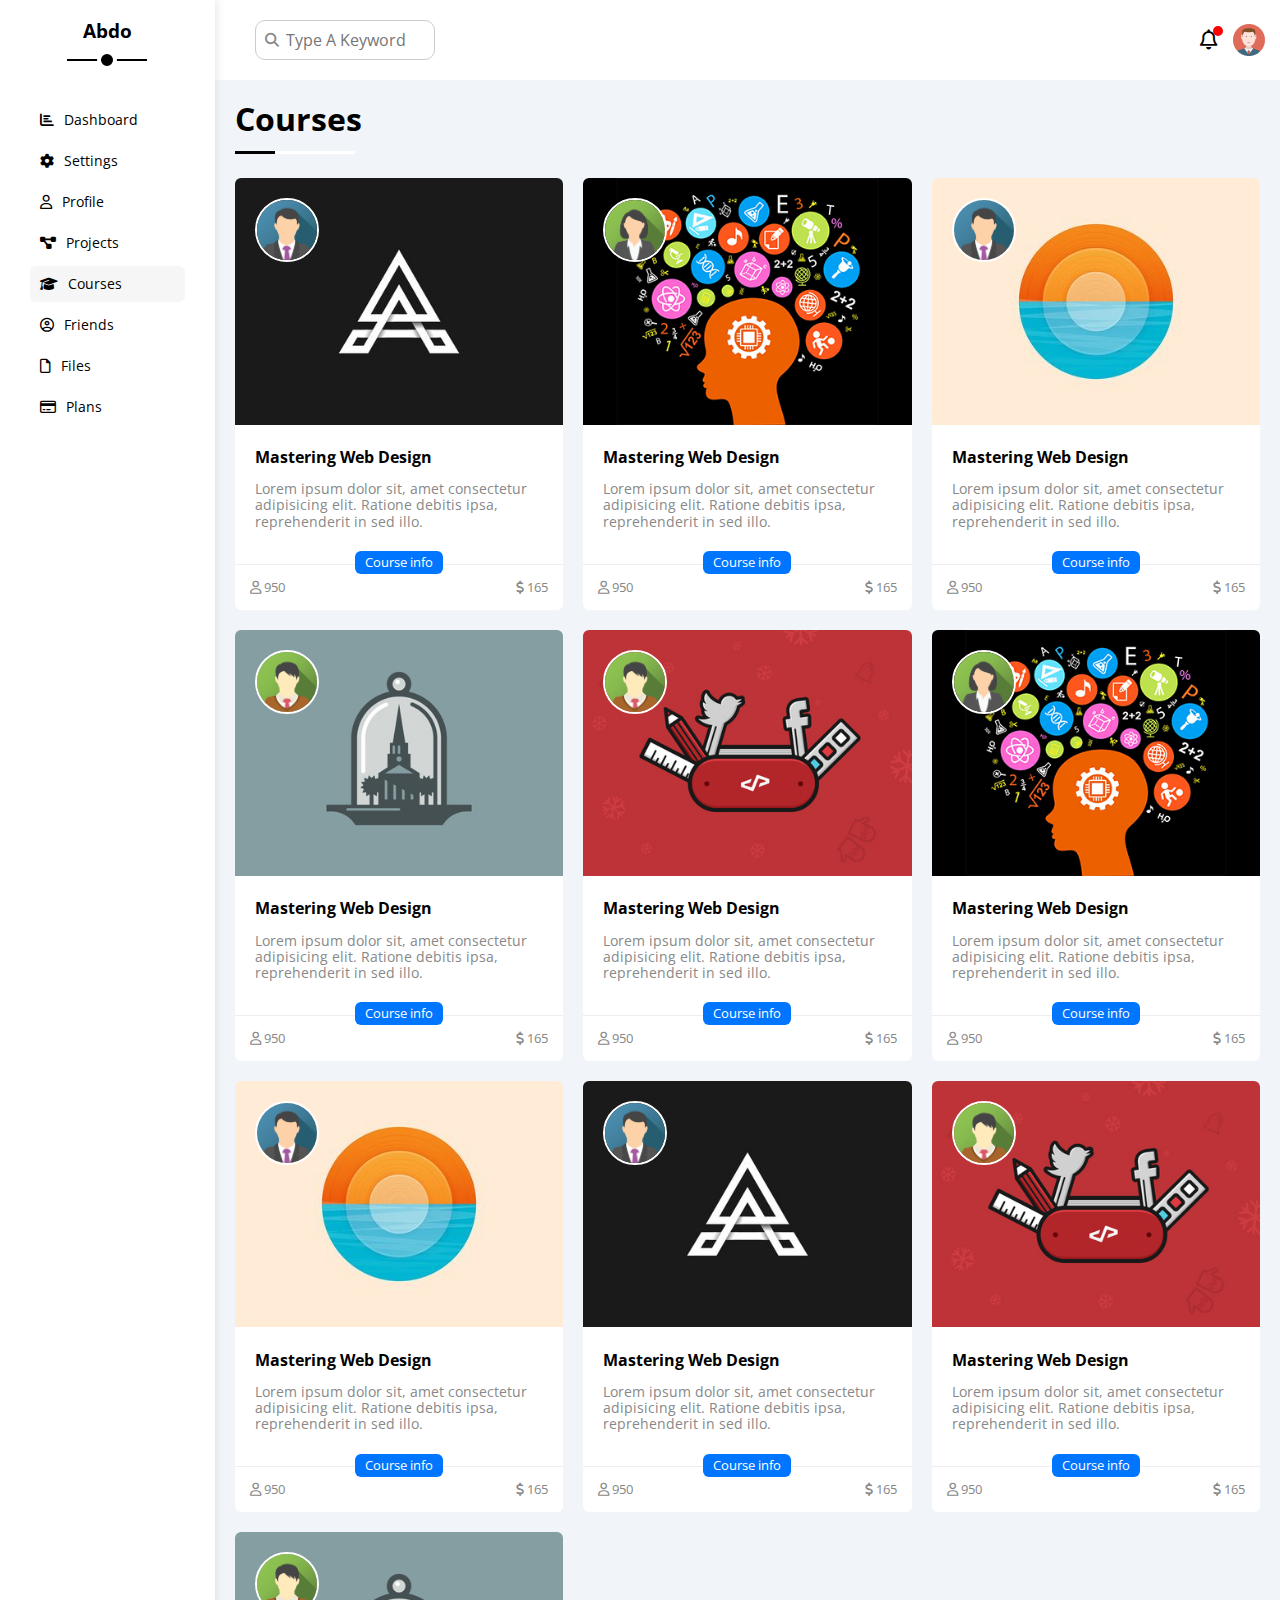
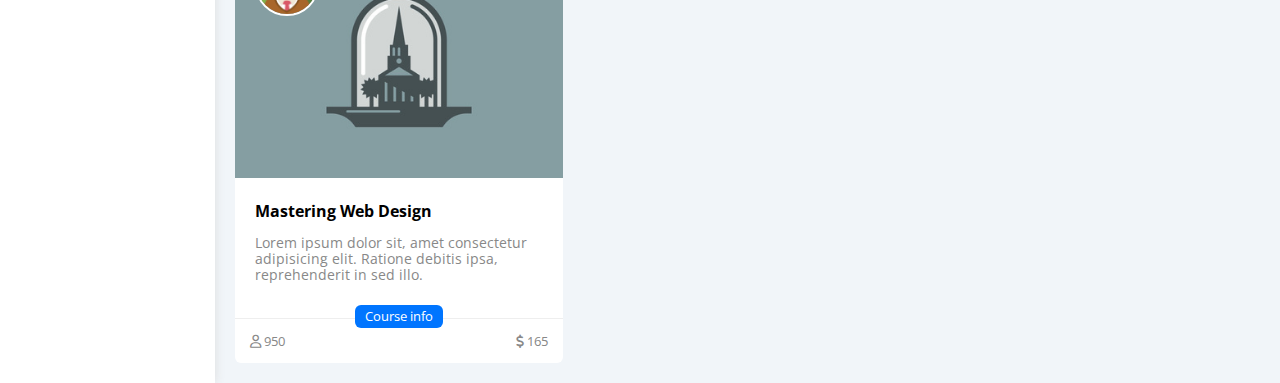
==== commit dc3c96ed: "Modified photos path" ====
--- a/courses.html
+++ b/courses.html
@@ -82,7 +82,7 @@
             <span class="notification">
               <i class="fa-regular fa-bell fa-lg"></i>
             </span>
-            <img src="imgs/avatar.png" alt="" />
+            <img src="Imgs/avatar.png" alt="" />
           </div>
         </div>
         <!-- End Header -->
@@ -92,7 +92,7 @@
         <div class="courses-page">
           <div class="courses">
             <img class="cover" src="Imgs/course-01.jpg" alt="" />
-            <img class="instructor" src="imgs/team-01.png" alt="" />
+            <img class="instructor" src="Imgs/team-01.png" alt="" />
             <div>
               <h4>Mastering Web Design</h4>
               <p class="decription">
@@ -114,7 +114,7 @@
           </div>
           <div class="courses">
             <img class="cover" src="Imgs/course-02.jpg" alt="" />
-            <img class="instructor" src="imgs/team-02.png" alt="" />
+            <img class="instructor" src="Imgs/team-02.png" alt="" />
             <div>
               <h4>Mastering Web Design</h4>
               <p class="decription">
@@ -136,7 +136,7 @@
           </div>
           <div class="courses">
             <img class="cover" src="Imgs/course-03.jpg" alt="" />
-            <img class="instructor" src="imgs/team-01.png" alt="" />
+            <img class="instructor" src="Imgs/team-01.png" alt="" />
             <div>
               <h4>Mastering Web Design</h4>
               <p class="decription">
@@ -158,7 +158,7 @@
           </div>
           <div class="courses">
             <img class="cover" src="Imgs/course-04.jpg" alt="" />
-            <img class="instructor" src="imgs/team-03.png" alt="" />
+            <img class="instructor" src="Imgs/team-03.png" alt="" />
             <div>
               <h4>Mastering Web Design</h4>
               <p class="decription">
@@ -180,7 +180,7 @@
           </div>
           <div class="courses">
             <img class="cover" src="Imgs/course-05.jpg" alt="" />
-            <img class="instructor" src="imgs/team-03.png" alt="" />
+            <img class="instructor" src="Imgs/team-03.png" alt="" />
             <div>
               <h4>Mastering Web Design</h4>
               <p class="decription">
@@ -202,7 +202,7 @@
           </div>
           <div class="courses">
             <img class="cover" src="Imgs/course-02.jpg" alt="" />
-            <img class="instructor" src="imgs/team-02.png" alt="" />
+            <img class="instructor" src="Imgs/team-02.png" alt="" />
             <div>
               <h4>Mastering Web Design</h4>
               <p class="decription">
@@ -224,7 +224,7 @@
           </div>
           <div class="courses">
             <img class="cover" src="Imgs/course-03.jpg" alt="" />
-            <img class="instructor" src="imgs/team-01.png" alt="" />
+            <img class="instructor" src="Imgs/team-01.png" alt="" />
             <div>
               <h4>Mastering Web Design</h4>
               <p class="decription">
@@ -246,7 +246,7 @@
           </div>
           <div class="courses">
             <img class="cover" src="Imgs/course-01.jpg" alt="" />
-            <img class="instructor" src="imgs/team-01.png" alt="" />
+            <img class="instructor" src="Imgs/team-01.png" alt="" />
             <div>
               <h4>Mastering Web Design</h4>
               <p class="decription">
@@ -268,7 +268,7 @@
           </div>
           <div class="courses">
             <img class="cover" src="Imgs/course-05.jpg" alt="" />
-            <img class="instructor" src="imgs/team-03.png" alt="" />
+            <img class="instructor" src="Imgs/team-03.png" alt="" />
             <div>
               <h4>Mastering Web Design</h4>
               <p class="decription">
@@ -290,7 +290,7 @@
           </div>
           <div class="courses">
             <img class="cover" src="Imgs/course-04.jpg" alt="" />
-            <img class="instructor" src="imgs/team-03.png" alt="" />
+            <img class="instructor" src="Imgs/team-03.png" alt="" />
             <div>
               <h4>Mastering Web Design</h4>
               <p class="decription">
